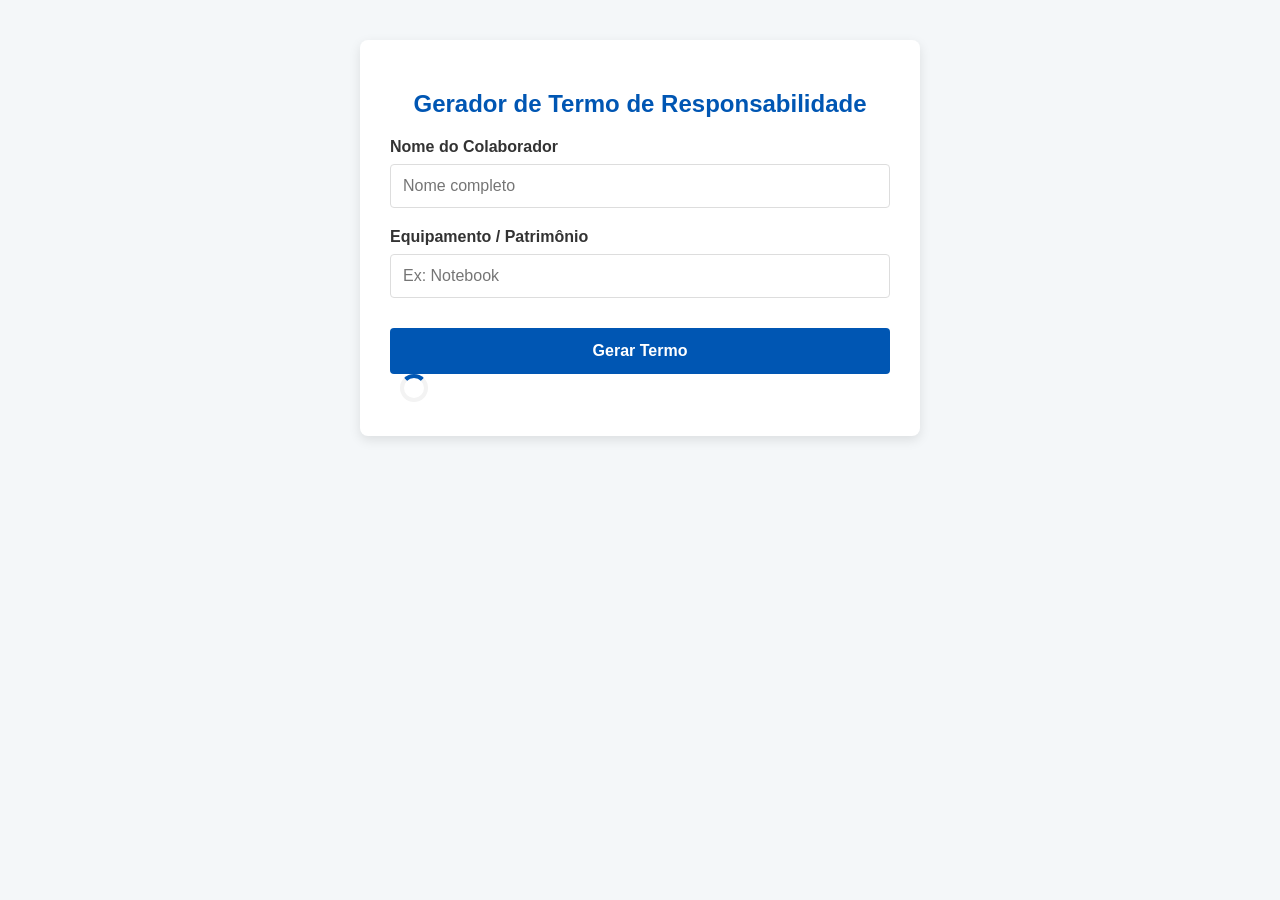
==== src/main/resources/static/index.html @ cad47c22 "feat: versão base funcional - automação de termos de responsabilidade" ====
<!DOCTYPE html>
<html lang="pt-br">
<head>
    <meta charset="UTF-8">
    <title>AutoDocs - Gerador</title>
    <link rel="stylesheet" href="style.css">
</head>
<body>

<div class="container">
    <h2>Gerador de Termo de Responsabilidade</h2>
    
    <form id="docForm">
        <div class="input-group">
            <label for="userName">Nome do Colaborador</label>
            <input type="text" id="userName" placeholder="Nome completo" required>
        </div>

        <div class="input-group">
            <label for="equipo">Equipamento / Patrimônio</label>
            <input type="text" id="equipo" placeholder="Ex: Notebook" required>
        </div>

        <button type="button" id="btnGenerate" class="btn-primary">Gerar Termo</button>
        <div id="loader" class="loader hidden"></div>
    </form>

    <div id="resultArea" class="hidden">
        <hr>
        <div id="document-preview" class="preview-box"></div>
        <button id="btnDownload" class="btn-success">Baixar .DOCX</button>
    </div>
</div>

<script>
   window.onload = function() {
    const btnGenerate = document.getElementById('btnGenerate');
    const resultArea = document.getElementById('resultArea');
    const loader = document.getElementById('loader');
    const previewText = document.getElementById('document-preview');

    btnGenerate.onclick = async function() {
        const nome = document.getElementById('userName').value;
        const info = document.getElementById('equipo').value;

        if (!nome || !info) {
            alert("Por favor, preencha todos os campos.");
            return;
        }

        // UI - Iniciando
        btnGenerate.disabled = true;
        btnGenerate.innerText = "Processando...";
        loader.classList.remove('hidden');
        resultArea.classList.add('hidden');

        const payload = {
            nomeColaborador: nome,
            info: info,
            tipo: "Termo de Responsabilidade",
            dataInicio: new Date().toLocaleDateString('pt-BR')
        };

        try {
            const response = await fetch('/docs/gerar', {
                method: 'POST',
                headers: { 'Content-Type': 'application/json' },
                body: JSON.stringify(payload)
            });

            if (response.ok) {
                const blob = await response.blob();
                const url = window.URL.createObjectURL(blob);
                
                const a = document.createElement('a');
                a.style.display = 'none';
                a.href = url;
                a.download = `Termo_${nome.replace(/\s+/g, '_')}.docx`;
                document.body.appendChild(a);
                a.click();
                
                // Limpeza da URL de memória
                setTimeout(() => {
                    window.URL.revokeObjectURL(url);
                    a.remove();
                }, 100);

                // UI - Sucesso
                resultArea.classList.remove('hidden');
                previewText.innerText = "Documento gerado com sucesso para: " + nome;
            } else {    
                alert("Ocorreu um erro no servidor ao gerar o documento.");    
            }
        } catch (error) {
            console.error("Erro na requisição:", error);
            alert("Não foi possível conectar ao servidor. Verifique se o Spring Boot está rodando.");
        } finally {
            // UI - Reset Final (Sempre executa, dando erro ou não)
            btnGenerate.disabled = false;
            btnGenerate.innerText = "Gerar Termo";
            loader.classList.add('hidden');
        }
    };
};
</script>
</body>
</html>
---- src/main/resources/static/style.css ----
/* Configurações Gerais */
:root {
    --primary-color: #0056b3;
    --secondary-color: #28a745;
    --bg-color: #f4f7f9;
    --text-color: #333;
}

body {
    font-family: 'Segoe UI', Tahoma, Geneva, Verdana, sans-serif;
    background-color: var(--bg-color);
    color: var(--text-color);
    margin: 0;
    display: flex;
    justify-content: center;
    padding: 40px 20px;
}

.container {
    background: #fff;
    padding: 30px;
    border-radius: 8px;
    box-shadow: 0 4px 12px rgba(0,0,0,0.1);
    width: 100%;
    max-width: 500px;
}

h2, h3 {
    text-align: center;
    color: var(--primary-color);
}

/* Formulário */
.input-group {
    margin-bottom: 20px;
}

label {
    display: block;
    margin-bottom: 8px;
    font-weight: 600;
}

input {
    width: 100%;
    padding: 12px;
    border: 1px solid #ddd;
    border-radius: 4px;
    box-sizing: border-box; /* Garante que o padding não estoure a largura */
    font-size: 16px;
}

/* Botões */
button {
    width: 100%;
    padding: 14px;
    border: none;
    border-radius: 4px;
    font-size: 16px;
    font-weight: bold;
    cursor: pointer;
    transition: background 0.3s;
    margin-top: 10px;
}

.btn-primary {
    background-color: var(--primary-color);
    color: white;
}

.btn-primary:hover {
    background-color: #004494;
}

.btn-success {
    background-color: var(--secondary-color);
    color: white;
}

.btn-success:hover {
    background-color: #218838;
}

button:disabled {
    background-color: #ccc;
    cursor: not-allowed;
}

/* Área de Preview (Simulação do Documento) */
.preview-box {
    margin-top: 20px;
    padding: 25px;
    background-color: #fff;
    border: 1px solid #eee;
    box-shadow: inset 0 0 10px rgba(0,0,0,0.05);
    min-height: 150px;
    line-height: 1.6;
    font-family: 'Times New Roman', Times, serif; /* Cara de documento oficial */
}

/* Utilitários */
.hidden {
    display: none;
}

.loader {
    border: 4px solid #f3f3f3;
    border-top: 4px solid var(--primary-color);
    border-radius: 50%;
    width: 20px;
    height: 20px;
    animation: spin 1s linear infinite;
    display: inline-block;
    margin-left: 10px;
}

@keyframes spin {
    0% { transform: rotate(0deg); }
    100% { transform: rotate(360deg); }
}

hr {
    margin: 30px 0;
    border: 0;
    border-top: 1px solid #eee;
}
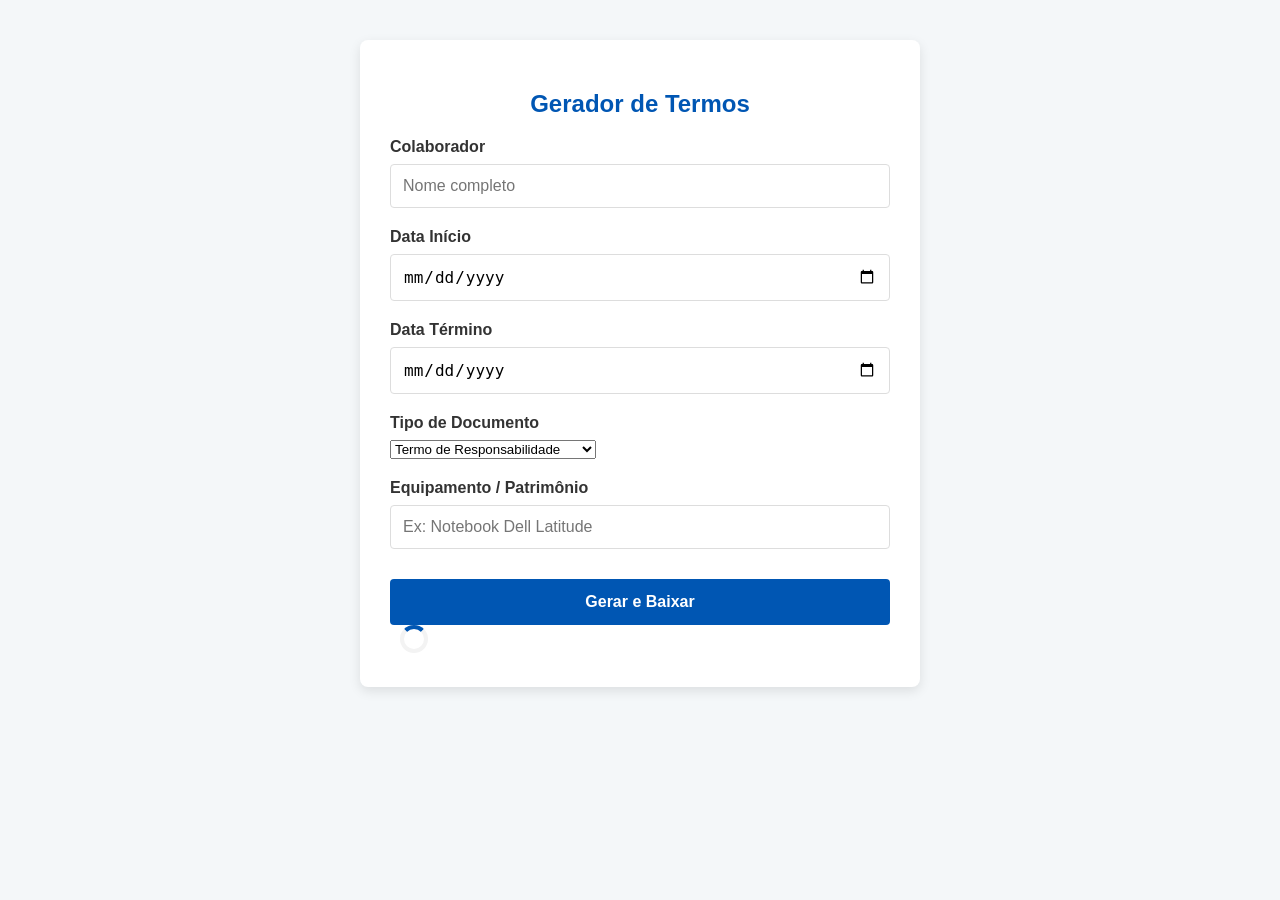
==== commit c9c2b048: "Alteirei aqui, coloquei data de inicio e termino" ====
--- a/src/main/resources/static/index.html
+++ b/src/main/resources/static/index.html
@@ -2,106 +2,56 @@
 <html lang="pt-br">
 <head>
     <meta charset="UTF-8">
-    <title>AutoDocs - Gerador</title>
+    <title>AutoDocs - Mf.nandes</title>
     <link rel="stylesheet" href="style.css">
 </head>
 <body>
 
 <div class="container">
-    <h2>Gerador de Termo de Responsabilidade</h2>
+    <h2>Gerador de Termos</h2>
     
     <form id="docForm">
         <div class="input-group">
-            <label for="userName">Nome do Colaborador</label>
+            <label for="userName">Colaborador</label>
             <input type="text" id="userName" placeholder="Nome completo" required>
+        </div>
+        
+        <div class="row">
+            <div class="input-group">
+                <label for="dataInicio">Data Início</label>
+                <input type="date" id="dataInicio" required>
+            </div>
+            <div class="input-group">
+                <label for="dataTermino">Data Término</label>
+                <input type="date" id="dataTermino" required>
+            </div>
+        </div>
+
+        <div class="input-group">
+            <label for="tipoDoc">Tipo de Documento</label>
+            <select id="tipoDoc" required>
+                <option value="Termo de Responsabilidade">Termo de Responsabilidade</option>
+                <option value="Termo de Confidencialidade">Termo de Confidencialidade</option>
+                <option value="Termo de Uso">Termo de Uso de Equipamento</option>
+            </select>
         </div>
 
         <div class="input-group">
             <label for="equipo">Equipamento / Patrimônio</label>
-            <input type="text" id="equipo" placeholder="Ex: Notebook" required>
+            <input type="text" id="equipo" placeholder="Ex: Notebook Dell Latitude" required>
         </div>
 
-        <button type="button" id="btnGenerate" class="btn-primary">Gerar Termo</button>
+        <button type="button" id="btnGenerate" class="btn-primary">Gerar e Baixar</button>
         <div id="loader" class="loader hidden"></div>
     </form>
 
     <div id="resultArea" class="hidden">
-        <hr>
-        <div id="document-preview" class="preview-box"></div>
-        <button id="btnDownload" class="btn-success">Baixar .DOCX</button>
+        <div class="success-banner">
+            <p id="document-preview"></p>
+        </div>
     </div>
 </div>
 
-<script>
-   window.onload = function() {
-    const btnGenerate = document.getElementById('btnGenerate');
-    const resultArea = document.getElementById('resultArea');
-    const loader = document.getElementById('loader');
-    const previewText = document.getElementById('document-preview');
-
-    btnGenerate.onclick = async function() {
-        const nome = document.getElementById('userName').value;
-        const info = document.getElementById('equipo').value;
-
-        if (!nome || !info) {
-            alert("Por favor, preencha todos os campos.");
-            return;
-        }
-
-        // UI - Iniciando
-        btnGenerate.disabled = true;
-        btnGenerate.innerText = "Processando...";
-        loader.classList.remove('hidden');
-        resultArea.classList.add('hidden');
-
-        const payload = {
-            nomeColaborador: nome,
-            info: info,
-            tipo: "Termo de Responsabilidade",
-            dataInicio: new Date().toLocaleDateString('pt-BR')
-        };
-
-        try {
-            const response = await fetch('/docs/gerar', {
-                method: 'POST',
-                headers: { 'Content-Type': 'application/json' },
-                body: JSON.stringify(payload)
-            });
-
-            if (response.ok) {
-                const blob = await response.blob();
-                const url = window.URL.createObjectURL(blob);
-                
-                const a = document.createElement('a');
-                a.style.display = 'none';
-                a.href = url;
-                a.download = `Termo_${nome.replace(/\s+/g, '_')}.docx`;
-                document.body.appendChild(a);
-                a.click();
-                
-                // Limpeza da URL de memória
-                setTimeout(() => {
-                    window.URL.revokeObjectURL(url);
-                    a.remove();
-                }, 100);
-
-                // UI - Sucesso
-                resultArea.classList.remove('hidden');
-                previewText.innerText = "Documento gerado com sucesso para: " + nome;
-            } else {    
-                alert("Ocorreu um erro no servidor ao gerar o documento.");    
-            }
-        } catch (error) {
-            console.error("Erro na requisição:", error);
-            alert("Não foi possível conectar ao servidor. Verifique se o Spring Boot está rodando.");
-        } finally {
-            // UI - Reset Final (Sempre executa, dando erro ou não)
-            btnGenerate.disabled = false;
-            btnGenerate.innerText = "Gerar Termo";
-            loader.classList.add('hidden');
-        }
-    };
-};
-</script>
+<script src="script.js"></script>
 </body>
 </html>
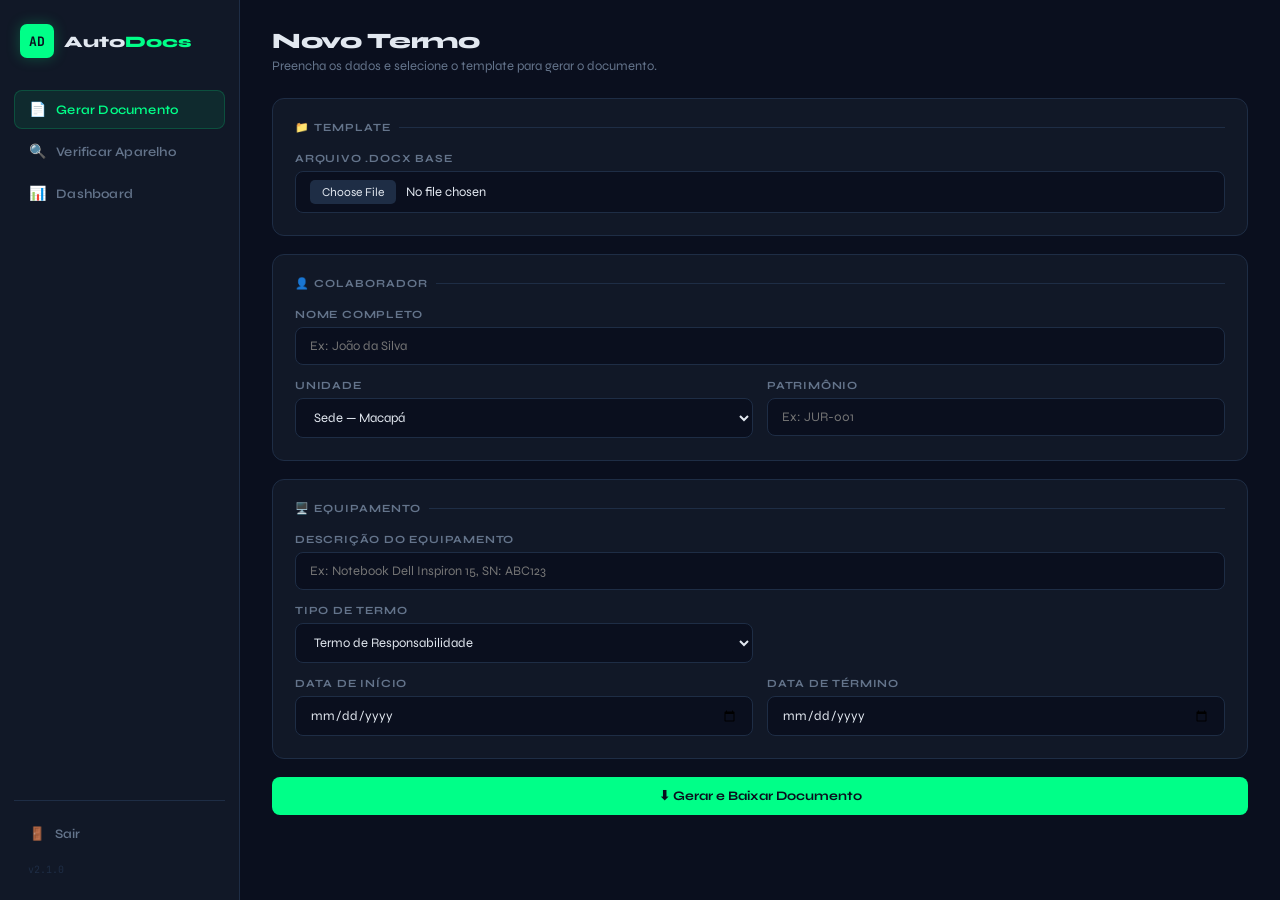
==== commit 6d308eaa: "AutoDocs com alterações, inventário, dashboard e etc" ====
--- a/src/main/resources/static/index.html
+++ b/src/main/resources/static/index.html
@@ -2,56 +2,309 @@
 <html lang="pt-br">
 <head>
     <meta charset="UTF-8">
-    <title>AutoDocs - Mf.nandes</title>
-    <link rel="stylesheet" href="style.css">
+    <title>AutoDocs — Sistema</title>
+    <link href="https://fonts.googleapis.com/css2?family=JetBrains+Mono:wght@400;600;700&family=Syne:wght@400;600;800&display=swap" rel="stylesheet">
+    <style>
+        :root {
+            --primary: #00ff88;
+            --primary-dim: #00cc6a;
+            --bg: #0a0f1e;
+            --card: #111827;
+            --card2: #1a2235;
+            --text: #e2e8f0;
+            --muted: #64748b;
+            --border: #1e2d45;
+            --danger: #ff4455;
+            --warn: #ffaa00;
+        }
+        * { box-sizing: border-box; margin: 0; padding: 0; }
+        body {
+            font-family: 'Syne', sans-serif;
+            background: var(--bg); color: var(--text);
+            display: flex; min-height: 100vh; overflow: hidden;
+        }
+
+        /* ── SIDEBAR ── */
+        nav {
+            width: 240px; min-width: 240px; height: 100vh;
+            background: var(--card); border-right: 1px solid var(--border);
+            display: flex; flex-direction: column; padding: 24px 14px;
+            position: fixed; top: 0; left: 0; z-index: 10;
+        }
+        .logo {
+            display: flex; align-items: center; gap: 10px;
+            margin-bottom: 32px; padding: 0 6px;
+        }
+        .logo-icon {
+            width: 34px; height: 34px; background: var(--primary);
+            border-radius: 7px; display: flex; align-items: center; justify-content: center;
+            font-family: 'JetBrains Mono', monospace; font-weight: 700;
+            font-size: 13px; color: #0a0f1e;
+            box-shadow: 0 0 14px rgba(0,255,136,0.25);
+        }
+        .logo h2 { font-size: 16px; font-weight: 800; }
+        .logo span { color: var(--primary); }
+        nav ul { list-style: none; flex: 1; }
+        nav li {
+            display: flex; align-items: center; gap: 10px;
+            padding: 10px 14px; cursor: pointer; border-radius: 8px;
+            margin-bottom: 3px; font-size: 13px; font-weight: 600;
+            color: var(--muted); transition: all 0.2s; letter-spacing: 0.2px;
+            border: 1px solid transparent;
+        }
+        nav li .ic { font-size: 14px; }
+        nav li:hover { background: var(--border); color: var(--text); }
+        nav li.active { background: rgba(0,255,136,0.08); color: var(--primary); border-color: rgba(0,255,136,0.18); }
+        .nav-bottom {
+            border-top: 1px solid var(--border); padding-top: 14px; margin-top: 8px;
+        }
+        .nav-bottom .logout {
+            display: flex; align-items: center; gap: 10px;
+            padding: 10px 14px; cursor: pointer; border-radius: 8px;
+            font-size: 13px; font-weight: 600; color: var(--muted);
+            transition: all 0.2s; text-decoration: none; border: 1px solid transparent;
+        }
+        .nav-bottom .logout:hover { color: var(--danger); border-color: rgba(255,68,85,0.2); background: rgba(255,68,85,0.06); }
+        .nav-version {
+            font-family: 'JetBrains Mono', monospace; font-size: 10px;
+            color: var(--border); padding: 10px 14px 0;
+        }
+
+        /* ── MAIN ── */
+        main {
+            margin-left: 240px; flex: 1; height: 100vh;
+            overflow-y: auto; padding: 28px 32px;
+        }
+        .page-header { margin-bottom: 24px; }
+        .page-header h1 { font-size: 22px; font-weight: 800; letter-spacing: -0.5px; }
+        .page-header p { font-size: 13px; color: var(--muted); margin-top: 4px; }
+
+        /* ── SECTIONS ── */
+        .section { display: none; animation: fadeIn 0.25s ease; }
+        .section.active { display: block; }
+        @keyframes fadeIn { from { opacity: 0; transform: translateY(8px); } to { opacity: 1; transform: translateY(0); } }
+
+        /* ── CARDS ── */
+        .card {
+            background: var(--card); border: 1px solid var(--border);
+            border-radius: 12px; padding: 22px;  margin-bottom: 18px;
+        }
+        .card-title {
+            font-size: 11px; font-weight: 700; color: var(--muted);
+            text-transform: uppercase; letter-spacing: 1px;
+            margin-bottom: 18px; display: flex; align-items: center; gap: 8px;
+        }
+        .card-title::after { content: ''; flex: 1; height: 1px; background: var(--border); }
+
+        /* ── FORM ── */
+        .form-grid { display: grid; grid-template-columns: 1fr 1fr; gap: 14px; }
+        .form-grid .full { grid-column: 1 / -1; }
+        .input-group { display: flex; flex-direction: column; gap: 6px; }
+        label { font-size: 11px; font-weight: 700; color: var(--muted); text-transform: uppercase; letter-spacing: 0.8px; }
+        input, select, textarea {
+            background: var(--bg); border: 1px solid var(--border);
+            color: var(--text); border-radius: 8px; padding: 10px 14px;
+            font-size: 13px; font-family: 'Syne', sans-serif;
+            width: 100%; transition: border-color 0.2s, box-shadow 0.2s;
+        }
+        input:focus, select:focus { outline: none; border-color: var(--primary); box-shadow: 0 0 0 3px rgba(0,255,136,0.07); }
+        input[type="file"] { padding: 8px 14px; cursor: pointer; }
+        input[type="file"]::-webkit-file-upload-button {
+            background: var(--border); color: var(--text); border: none;
+            border-radius: 5px; padding: 5px 12px; font-family: 'Syne', sans-serif;
+            font-size: 12px; cursor: pointer; margin-right: 10px;
+        }
+        select option { background: var(--card2); }
+
+        /* ── BUTTONS ── */
+        .btn {
+            display: flex; align-items: center; justify-content: center; gap: 8px;
+            padding: 11px 20px; border-radius: 8px; border: none;
+            font-family: 'Syne', sans-serif; font-weight: 700; font-size: 13px;
+            cursor: pointer; transition: all 0.2s;
+        }
+        .btn-primary { background: var(--primary); color: #0a0f1e; width: 100%; margin-top: 6px; }
+        .btn-primary:hover { background: var(--primary-dim); transform: translateY(-1px); box-shadow: 0 6px 20px rgba(0,255,136,0.2); }
+        .btn-primary:active { transform: translateY(0); }
+        .btn-primary:disabled { opacity: 0.5; cursor: not-allowed; transform: none; box-shadow: none; }
+        .btn-secondary { background: var(--card2); color: var(--text); border: 1px solid var(--border); width: 100%; margin-top: 6px; }
+        .btn-secondary:hover { border-color: var(--primary); color: var(--primary); }
+
+        /* ── STATS ── */
+        .stats-grid { display: grid; grid-template-columns: repeat(auto-fill, minmax(140px, 1fr)); gap: 12px; }
+        .stat-item {
+            background: var(--card2); border: 1px solid var(--border);
+            border-radius: 10px; padding: 18px 16px; text-align: center;
+            transition: border-color 0.2s, transform 0.2s;
+        }
+        .stat-item:hover { border-color: var(--primary); transform: translateY(-2px); }
+        .stat-item p { font-size: 10px; font-weight: 700; color: var(--muted); text-transform: uppercase; letter-spacing: 0.8px; margin-bottom: 8px; }
+        .stat-item h3 { font-family: 'JetBrains Mono', monospace; font-size: 2rem; font-weight: 700; color: var(--primary); }
+        .stat-item h3.danger { color: var(--danger); }
+        .stat-item h3.warn   { color: var(--warn); }
+
+        /* ── BUSCA ── */
+        .result-box {
+            margin-top: 16px; background: var(--card2); border: 1px solid var(--border);
+            border-radius: 10px; padding: 16px 20px; display: none;
+        }
+        .result-box.visible { display: block; }
+        .result-box.ok  { border-left: 3px solid var(--primary); }
+        .result-box.err { border-left: 3px solid var(--danger); }
+        .result-row {
+            display: flex; justify-content: space-between;
+            padding: 7px 0; border-bottom: 1px solid var(--border); font-size: 13px;
+        }
+        .result-row:last-child { border-bottom: none; }
+        .result-row span:first-child { color: var(--muted); font-size: 11px; font-weight: 700; text-transform: uppercase; letter-spacing: 0.5px; }
+        .result-row span:last-child { font-family: 'JetBrains Mono', monospace; font-size: 12px; }
+
+        /* ── TOAST ── */
+        .toast {
+            position: fixed; bottom: 24px; right: 24px;
+            background: var(--card); border: 1px solid var(--border);
+            border-radius: 10px; padding: 13px 18px; font-size: 13px;
+            display: flex; align-items: center; gap: 10px;
+            transform: translateY(60px); opacity: 0;
+            transition: all 0.3s cubic-bezier(0.34, 1.56, 0.64, 1);
+            z-index: 999; max-width: 300px; box-shadow: 0 8px 32px rgba(0,0,0,0.3);
+        }
+        .toast.show { transform: translateY(0); opacity: 1; }
+        .toast.ok  { border-left: 3px solid var(--primary); }
+        .toast.err { border-left: 3px solid var(--danger); }
+
+        /* ── SPINNER ── */
+        .spinner {
+            width: 15px; height: 15px; border: 2px solid #0a0f1e;
+            border-top-color: transparent; border-radius: 50%;
+            animation: spin 0.6s linear infinite; display: none;
+        }
+        @keyframes spin { to { transform: rotate(360deg); } }
+
+        /* ── SCROLLBAR ── */
+        ::-webkit-scrollbar { width: 4px; }
+        ::-webkit-scrollbar-track { background: transparent; }
+        ::-webkit-scrollbar-thumb { background: var(--border); border-radius: 10px; }
+    </style>
 </head>
 <body>
 
-<div class="container">
-    <h2>Gerador de Termos</h2>
-    
-    <form id="docForm">
-        <div class="input-group">
-            <label for="userName">Colaborador</label>
-            <input type="text" id="userName" placeholder="Nome completo" required>
-        </div>
-        
-        <div class="row">
+<!-- SIDEBAR -->
+<nav>
+    <div class="logo">
+        <div class="logo-icon">AD</div>
+        <h2>Auto<span>Docs</span></h2>
+    </div>
+    <ul>
+        <li onclick="show('gerar', this)" class="active"><span class="ic">📄</span> Gerar Documento</li>
+        <li onclick="show('verificar', this)"><span class="ic">🔍</span> Verificar Aparelho</li>
+        <li onclick="window.location.href='/dashboard.html'"><span class="ic">📊</span> Dashboard</li>
+    </ul>
+    <div class="nav-bottom">
+        <a href="/logout" class="logout"><span class="ic">🚪</span> Sair</a>
+        <p class="nav-version">v2.1.0</p>
+    </div>
+</nav>
+
+<main>
+
+    <!-- ── GERAR ── -->
+    <div id="gerar" class="section active">
+        <div class="page-header">
+            <h1>Novo Termo</h1>
+            <p>Preencha os dados e selecione o template para gerar o documento.</p>
+        </div>
+
+        <div class="card">
+            <p class="card-title">📁 Template</p>
             <div class="input-group">
-                <label for="dataInicio">Data Início</label>
-                <input type="date" id="dataInicio" required>
+                <label>Arquivo .docx base</label>
+                <input type="file" id="fileInput" accept=".docx">
             </div>
-            <div class="input-group">
-                <label for="dataTermino">Data Término</label>
-                <input type="date" id="dataTermino" required>
+        </div>
+
+        <div class="card">
+            <p class="card-title">👤 Colaborador</p>
+            <div class="form-grid">
+                <div class="input-group full">
+                    <label>Nome completo</label>
+                    <input type="text" id="nome" placeholder="Ex: João da Silva">
+                </div>
+                <div class="input-group">
+                    <label>Unidade</label>
+                    <select id="unidade">
+                        <option value="Macapá">Sede — Macapá</option>
+                        <option value="Escritório de Santana">Escritório de Santana</option>
+                        <option value="Escritório de Porto Grande">Escritório de Porto Grande</option>
+                        <option value="Escritório de Oiapoque">Escritório de Oiapoque</option>
+                        <option value="Escritório de Laranjal do Jari">Escritório de Laranjal do Jari</option>
+                        <option value="Escritório de Tartarugalzinho">Escritório de Tartarugalzinho</option>
+                    </select>
+                </div>
+                <div class="input-group">
+                    <label>Patrimônio</label>
+                    <input type="text" id="patrimonioInput" placeholder="Ex: JUR-001">
+                </div>
             </div>
         </div>
 
-        <div class="input-group">
-            <label for="tipoDoc">Tipo de Documento</label>
-            <select id="tipoDoc" required>
-                <option value="Termo de Responsabilidade">Termo de Responsabilidade</option>
-                <option value="Termo de Confidencialidade">Termo de Confidencialidade</option>
-                <option value="Termo de Uso">Termo de Uso de Equipamento</option>
-            </select>
-        </div>
-
-        <div class="input-group">
-            <label for="equipo">Equipamento / Patrimônio</label>
-            <input type="text" id="equipo" placeholder="Ex: Notebook Dell Latitude" required>
-        </div>
-
-        <button type="button" id="btnGenerate" class="btn-primary">Gerar e Baixar</button>
-        <div id="loader" class="loader hidden"></div>
-    </form>
-
-    <div id="resultArea" class="hidden">
-        <div class="success-banner">
-            <p id="document-preview"></p>
-        </div>
+        <div class="card">
+            <p class="card-title">🖥️ Equipamento</p>
+            <div class="form-grid">
+                <div class="input-group full">
+                    <label>Descrição do equipamento</label>
+                    <input type="text" id="info" placeholder="Ex: Notebook Dell Inspiron 15, SN: ABC123">
+                </div>
+                <div class="input-group">
+                    <label>Tipo de Termo</label>
+                    <select id="tipo">
+                        <option value="RESPONSABILIDADE">Termo de Responsabilidade</option>
+                        <option value="DEVOLUCAO">Termo de Devolução</option>
+                        <option value="EMPRESTIMO">Termo de Empréstimo</option>
+                    </select>
+                </div>
+                <div class="input-group"></div>
+                <div class="input-group">
+                    <label>Data de Início</label>
+                    <input type="date" id="dataInicio">
+                </div>
+                <div class="input-group">
+                    <label>Data de Término</label>
+                    <input type="date" id="dataTermino">
+                </div>
+            </div>
+        </div>
+
+        <button class="btn btn-primary" id="btnGerar" onclick="gerarDinamico()">
+            <span class="spinner" id="spinnerGerar"></span>
+            <span id="btnGerarText">⬇ Gerar e Baixar Documento</span>
+        </button>
     </div>
-</div>
-
-<script src="script.js"></script>
+
+    <!-- ── VERIFICAR ── -->
+    <div id="verificar" class="section">
+        <div class="page-header">
+            <h1>Verificar Aparelho</h1>
+            <p>Localize um equipamento pelo número de patrimônio.</p>
+        </div>
+        <div class="card">
+            <p class="card-title">🔍 Busca</p>
+            <div class="form-grid">
+                <div class="input-group">
+                    <label>Número de Patrimônio</label>
+                    <input type="text" id="searchPatrimonio" placeholder="Ex: JUR-001"
+                        onkeydown="if(event.key==='Enter') buscarAparelho()">
+                </div>
+                <div style="display:flex; align-items:flex-end;">
+                    <button class="btn btn-secondary" onclick="buscarAparelho()">Buscar</button>
+                </div>
+            </div>
+            <div id="resultadoDaBusca" class="result-box"></div>
+        </div>
+    </div>
+</main>
+
+<div class="toast" id="toast"></div>
+<script src="/js/main.js"></script>
 </body>
 </html>
